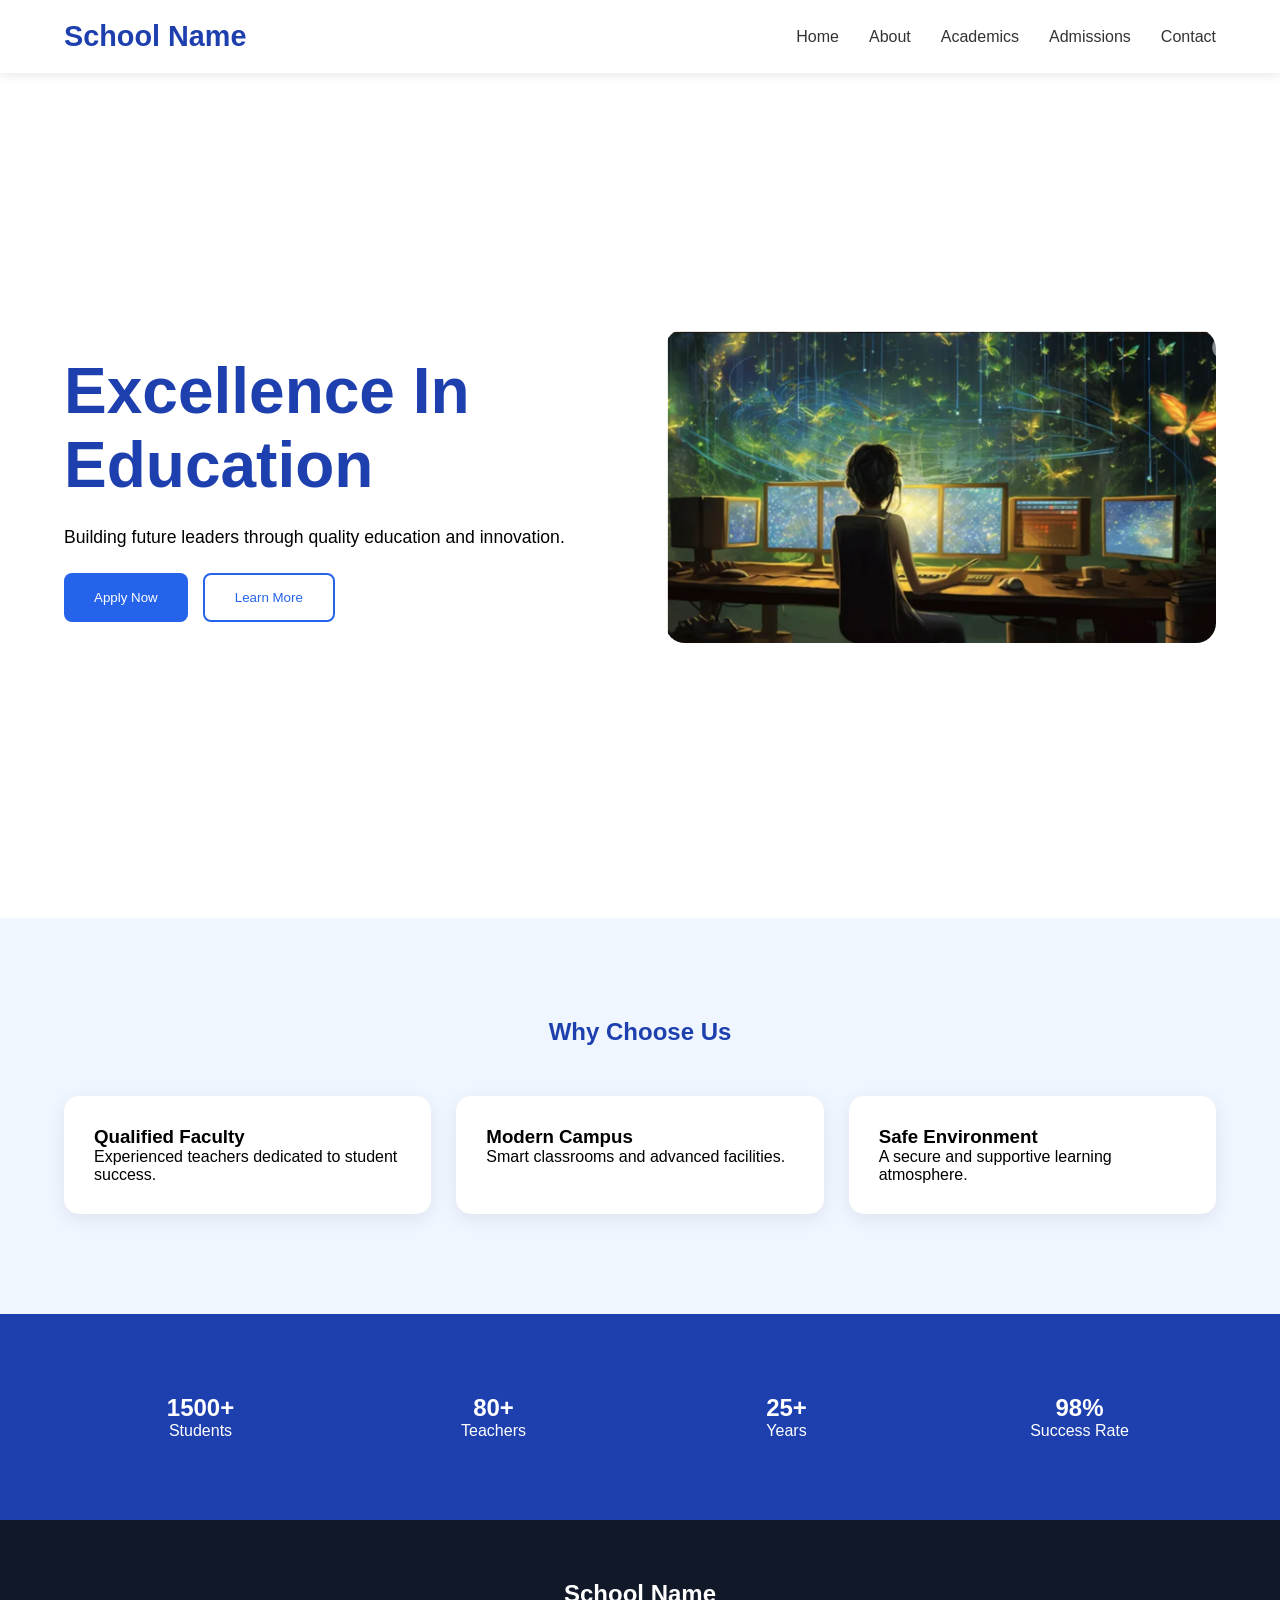
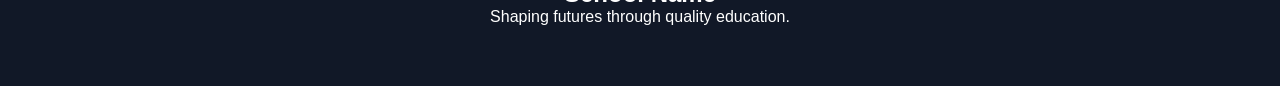
==== school-web-1/index.html @ 81116c58 "Add files via upload" ====
<!DOCTYPE html>
<html lang="en">
<head>
    <meta charset="UTF-8">
    <meta name="viewport" content="width=device-width, initial-scale=1.0">
    <title>Document</title>
     <link rel="stylesheet" href="style.css">
</head>
<body>
    <header>
    <nav class="navbar">

        <div class="logo">
            School Name
        </div>

        <ul class="nav-links">
            <li><a href="#">Home</a></li>
            <li><a href="#">About</a></li>
            <li><a href="#">Academics</a></li>
            <li><a href="#">Admissions</a></li>
            <li><a href="#">Contact</a></li>
        </ul>

        <div class="hamburger">
            ☰
        </div>

    </nav>
</header>,
<section class="hero">

    <div class="hero-content">

        <h1>
            Excellence In Education
        </h1>

        <p>
            Building future leaders through quality education and innovation.
        </p>

        <div class="hero-buttons">

            <button class="btn-primary">
                Apply Now
            </button>

            <button class="btn-secondary">
                Learn More
            </button>

        </div>

    </div>

    <div class="hero-image">
        <img src="Screenshot 2024-04-09 072819.png" alt="hero img">
    </div>

</section>

<section class="features">

    <h2>Why Choose Us</h2>

    <div class="cards">

        <div class="card">
            <h3>Qualified Faculty</h3>
            <p>Experienced teachers dedicated to student success.</p>
        </div>

        <div class="card">
            <h3>Modern Campus</h3>
            <p>Smart classrooms and advanced facilities.</p>
        </div>

        <div class="card">
            <h3>Safe Environment</h3>
            <p>A secure and supportive learning atmosphere.</p>
        </div>

    </div>

</section>

<section class="stats">

    <div class="stat">
        <h1>1500+</h1>
        <p>Students</p>
    </div>

    <div class="stat">
        <h1>80+</h1>
        <p>Teachers</p>
    </div>

    <div class="stat">
        <h1>25+</h1>
        <p>Years</p>
    </div>

    <div class="stat">
        <h1>98%</h1>
        <p>Success Rate</p>
    </div>

</section>

<footer>

    <h2>School Name</h2>

    <p>
        Shaping futures through quality education.
    </p>

</footer>
 <script src="script.js"></script>
</body>
</html>
---- school-web-1/style.css ----
*{
    margin:0;
    padding:0;
    box-sizing:border-box;
}

body{
    font-family:Arial,sans-serif;
}

.navbar{
    position:fixed;
    top:0;
    width:100%;

    display:flex;
    justify-content:space-between;
    align-items:center;

    padding:20px 5%;

    background:white;
    box-shadow:0 2px 10px rgba(0,0,0,0.1);

    z-index:1000;
}

.logo{
    font-size:1.8rem;
    font-weight:bold;
    color:#1E40AF;
}

.nav-links{
    display:flex;
    list-style:none;
    gap:30px;
}

.nav-links a{
    text-decoration:none;
    color:#333;
    font-weight:500;
}

.hamburger{
    display:none;
    font-size:30px;
    cursor:pointer;
}

@media(max-width:768px){

    .nav-links{
        display:none;
    }

    .hamburger{
        display:block;
    }

}
.hero{
    min-height:100vh;

    display:flex;
    align-items:center;
    justify-content:space-between;

    gap:50px;

    padding:120px 5% 80px;
}

.hero-content{
    flex:1;
}

.hero-image{
    flex:1;
}

.hero-image img{
    width:100%;
    height:auto;
    border-radius:20px;
}

.hero h1{
    font-size:clamp(2.5rem,5vw,4.5rem);
    color:#1E40AF;
}

.hero p{
    margin:20px 0;
    font-size:1.1rem;
    line-height:1.8;
}

.hero-buttons{
    display:flex;
    gap:15px;
}

.btn-primary{
    background:#2563EB;
    color:white;
    border:none;
    padding:15px 30px;
    border-radius:8px;
    cursor:pointer;
}

.btn-secondary{
    background:white;
    border:2px solid #2563EB;
    color:#2563EB;
    padding:15px 30px;
    border-radius:8px;
    cursor:pointer;
}

@media(max-width:768px){

    .hero{
        flex-direction:column;
        text-align:center;
    }

    .hero-buttons{
        justify-content:center;
        flex-wrap:wrap;
    }

}

.features{
    padding:100px 5%;
    background:#EFF6FF;
}

.features h2{
    text-align:center;
    margin-bottom:50px;
    color:#1E40AF;
}

.cards{
    display:grid;
    grid-template-columns:repeat(auto-fit,minmax(280px,1fr));
    gap:25px;
}

.card{
    background:white;
    padding:30px;
    border-radius:15px;

    box-shadow:0 5px 20px rgba(0,0,0,0.08);

    transition:0.3s;
}

.card:hover{
    transform:translateY(-10px);
}

.stats{
    background:#1E40AF;

    color:white;

    display:grid;

    grid-template-columns:
    repeat(auto-fit,minmax(200px,1fr));

    text-align:center;

    gap:20px;

    padding:80px 5%;
}
footer{
    background:#111827;
    color:white;
    text-align:center;
    padding:60px 5%;
}
.card{
    opacity:0;
    transform:translateY(50px);
    transition:0.5s;
}

.card.show{
    opacity:1;
    transform:translateY(0);
}
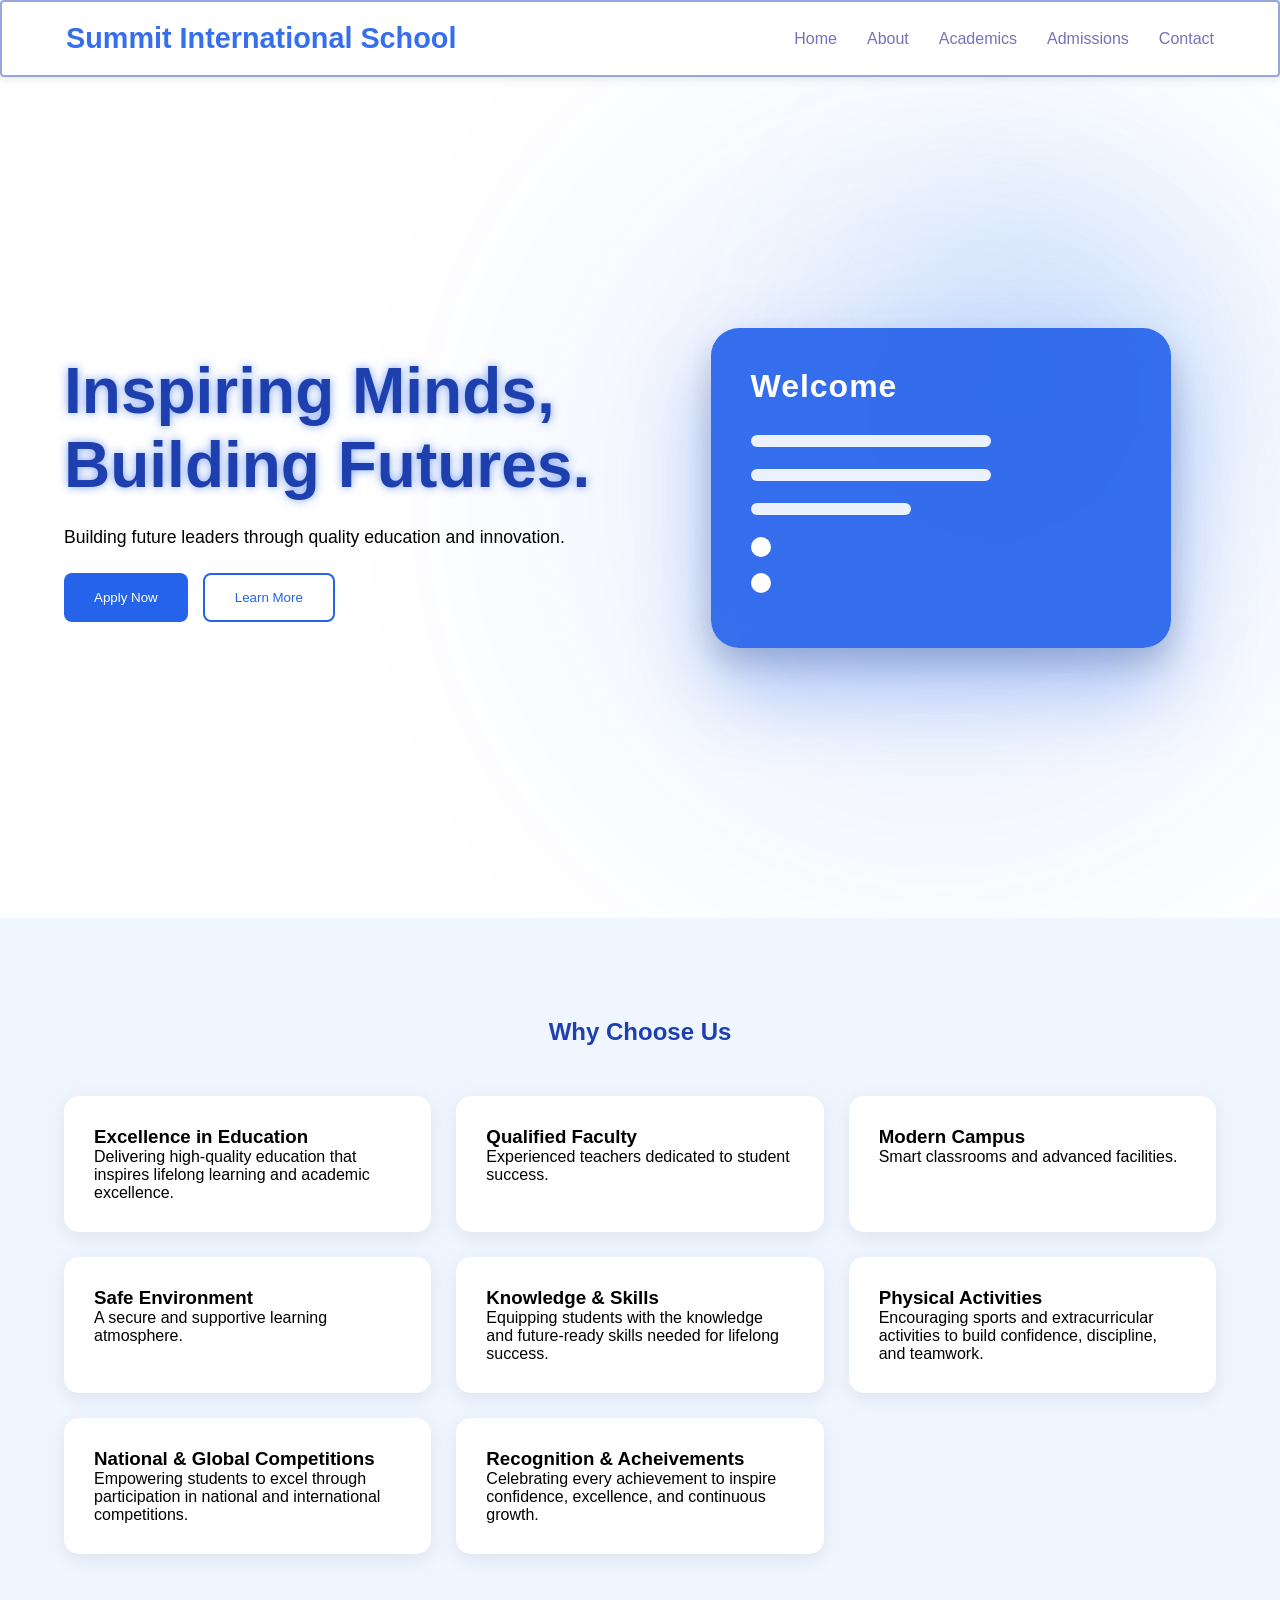
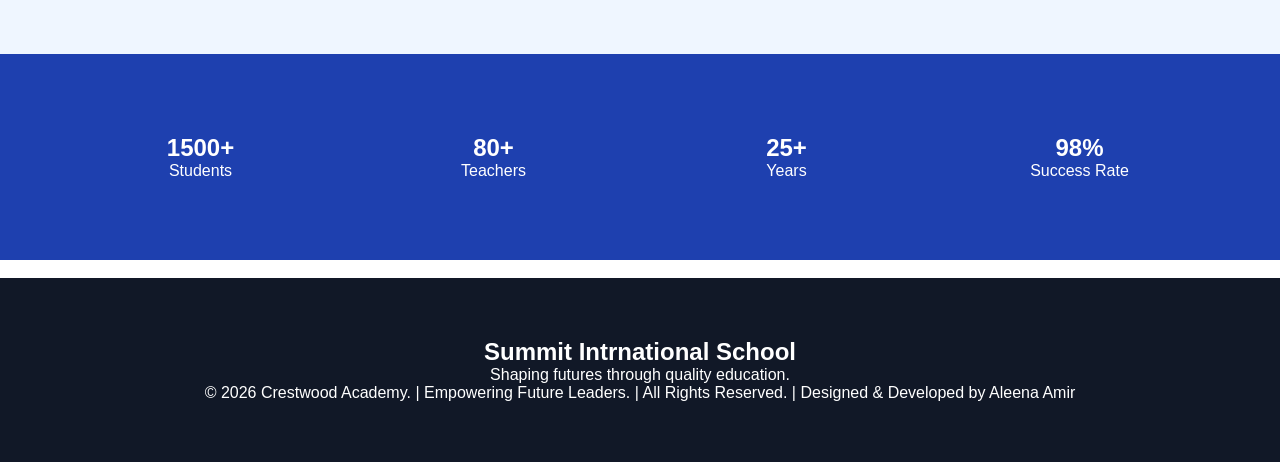
==== commit b2eaf939: "Add files via upload" ====
--- a/school-web-1/index.html
+++ b/school-web-1/index.html
@@ -3,7 +3,7 @@
 <head>
     <meta charset="UTF-8">
     <meta name="viewport" content="width=device-width, initial-scale=1.0">
-    <title>Document</title>
+    <title>Summit International School</title>
      <link rel="stylesheet" href="style.css">
 </head>
 <body>
@@ -11,7 +11,7 @@
     <nav class="navbar">
 
         <div class="logo">
-            School Name
+            Summit International School
         </div>
 
         <ul class="nav-links">
@@ -31,9 +31,9 @@
 <section class="hero">
 
     <div class="hero-content">
-
+        
         <h1>
-            Excellence In Education
+            Inspiring Minds,<br> Building Futures.
         </h1>
 
         <p>
@@ -55,9 +55,22 @@
     </div>
 
     <div class="hero-image">
-        <img src="Screenshot 2024-04-09 072819.png" alt="hero img">
+
+    <!-- BLUE BOARD ONLY -->
+    <div class="board">
+        <div class="board-title">Welcome</div>
+
+        <div class="line"></div>
+        <div class="line"></div>
+        <div class="line short"></div>
+
+        <div class="circle"></div>
+        <div class="circle"></div>
     </div>
 
+</div>
+
+ 
 </section>
 
 <section class="features">
@@ -65,6 +78,10 @@
     <h2>Why Choose Us</h2>
 
     <div class="cards">
+        <div class="card">
+            <h3>Excellence in Education</h3>
+            <p>Delivering high-quality education that inspires lifelong learning and academic excellence.</p>
+        </div>
 
         <div class="card">
             <h3>Qualified Faculty</h3>
@@ -79,6 +96,26 @@
         <div class="card">
             <h3>Safe Environment</h3>
             <p>A secure and supportive learning atmosphere.</p>
+        </div>
+
+        <div class="card">
+            <h3>Knowledge & Skills</h3>
+            <p>Equipping students with the knowledge and future-ready skills needed for lifelong success.</p>
+        </div>
+
+        <div class="card">
+            <h3>Physical Activities</h3>
+            <p>Encouraging sports and extracurricular activities to build confidence, discipline, and teamwork.</p>
+        </div>
+
+        <div class="card">
+            <h3>National & Global Competitions</h3>
+            <p>Empowering students to excel through participation in national and international competitions.</p>
+        </div>
+
+        <div class="card">
+            <h3>Recognition & Acheivements</h3>
+            <p>Celebrating every achievement to inspire confidence, excellence, and continuous growth.</p>
         </div>
 
     </div>
@@ -108,14 +145,15 @@
     </div>
 
 </section>
-
+<br>
 <footer>
 
-    <h2>School Name</h2>
+    <h2>Summit Intrnational School</h2>
 
     <p>
         Shaping futures through quality education.
     </p>
+    <p>© 2026 Crestwood Academy. | Empowering Future Leaders. | All Rights Reserved. | Designed & Developed by Aleena Amir</p>
 
 </footer>
  <script src="script.js"></script>
--- a/school-web-1/style.css
+++ b/school-web-1/style.css
@@ -23,12 +23,15 @@
     box-shadow:0 2px 10px rgba(0,0,0,0.1);
 
     z-index:1000;
+
+    border: 2px solid #97a7de;
+    border-radius: 4px;
 }
 
 .logo{
     font-size:1.8rem;
     font-weight:bold;
-    color:#1E40AF;
+    color:rgba(37,99,235,0.92);
 }
 
 .nav-links{
@@ -39,7 +42,7 @@
 
 .nav-links a{
     text-decoration:none;
-    color:#333;
+    color:#7472ba;
     font-weight:500;
 }
 
@@ -89,6 +92,7 @@
 .hero h1{
     font-size:clamp(2.5rem,5vw,4.5rem);
     color:#1E40AF;
+     text-shadow:0 0 10px rgba(37,99,235,0.6);
 }
 
 .hero p{
@@ -196,4 +200,163 @@
 .card.show{
     opacity:1;
     transform:translateY(0);
-}+}
+
+/* ================= HERO IMAGE ================= */
+
+.hero-image{
+    flex:1;
+    display:flex;
+    justify-content:center;
+    align-items:center;
+    position:relative;
+    min-height:600px;
+}
+
+/* ================= BACKGROUND GLOW ================= */
+
+.hero-image::before{
+    content:"";
+    position:absolute;
+    width:600px;
+    height:600px;
+    background:#2563EB;
+    opacity:.15;
+    filter:blur(140px);
+    border-radius:50%;
+    z-index:-2;
+}
+
+.hero-image::after{
+    content:"";
+    position:absolute;
+    width:320px;
+    height:320px;
+    background:#60A5FA;
+    opacity:.25;
+    filter:blur(100px);
+    border-radius:50%;
+    top:10px;
+    right:20px;
+    z-index:-1;
+}
+
+/* ================= BOARD (BIGGER + PREMIUM) ================= */
+
+.board{
+    width:460px;   /* 👈 increased size */
+    height:320px;  /* 👈 increased size */
+
+    background:rgba(37,99,235,0.92);
+    backdrop-filter:blur(12px);
+
+    border-radius:28px;
+
+    padding:40px;
+
+    color:white;
+
+    position:relative;
+
+    box-shadow:
+        0 40px 80px rgba(37,99,235,.35),
+        0 15px 30px rgba(0,0,0,.18);
+
+    animation:float 4s ease-in-out infinite;
+}
+
+/* TITLE */
+
+.board-title{
+    font-size:32px;   /* bigger text */
+    font-weight:800;
+    margin-bottom:30px;
+    letter-spacing:1px;
+}
+
+/* LINES */
+
+.line{
+    width:240px;   /* bigger lines */
+    height:12px;
+    background:white;
+    border-radius:50px;
+    margin-bottom:22px;
+    opacity:.9;
+}
+
+.short{
+    width:160px;
+}
+
+/* CIRCLES */
+
+.circle{
+    width:20px;
+    height:20px;
+    border-radius:50%;
+    background:white;
+    margin-top:16px;
+}
+
+/* ================= FLOAT ANIMATION ================= */
+
+@keyframes float{
+    0%,100%{
+        transform:translateY(0);
+    }
+    50%{
+        transform:translateY(-14px);
+    }
+}
+
+/* ================= RESPONSIVE ================= */
+
+@media(max-width:992px){
+
+    .board{
+        width:380px;
+        height:260px;
+        padding:30px;
+    }
+
+    .board-title{
+        font-size:26px;
+    }
+
+    .line{
+        width:200px;
+    }
+
+    .short{
+        width:130px;
+    }
+}
+
+@media(max-width:600px){
+
+    .board{
+        width:280px;
+        height:200px;
+        padding:20px;
+        border-radius:20px;
+    }
+
+    .board-title{
+        font-size:20px;
+    }
+
+    .line{
+        width:140px;
+        height:8px;
+    }
+
+    .short{
+        width:90px;
+    }
+
+    .circle{
+        width:14px;
+        height:14px;
+    }
+}
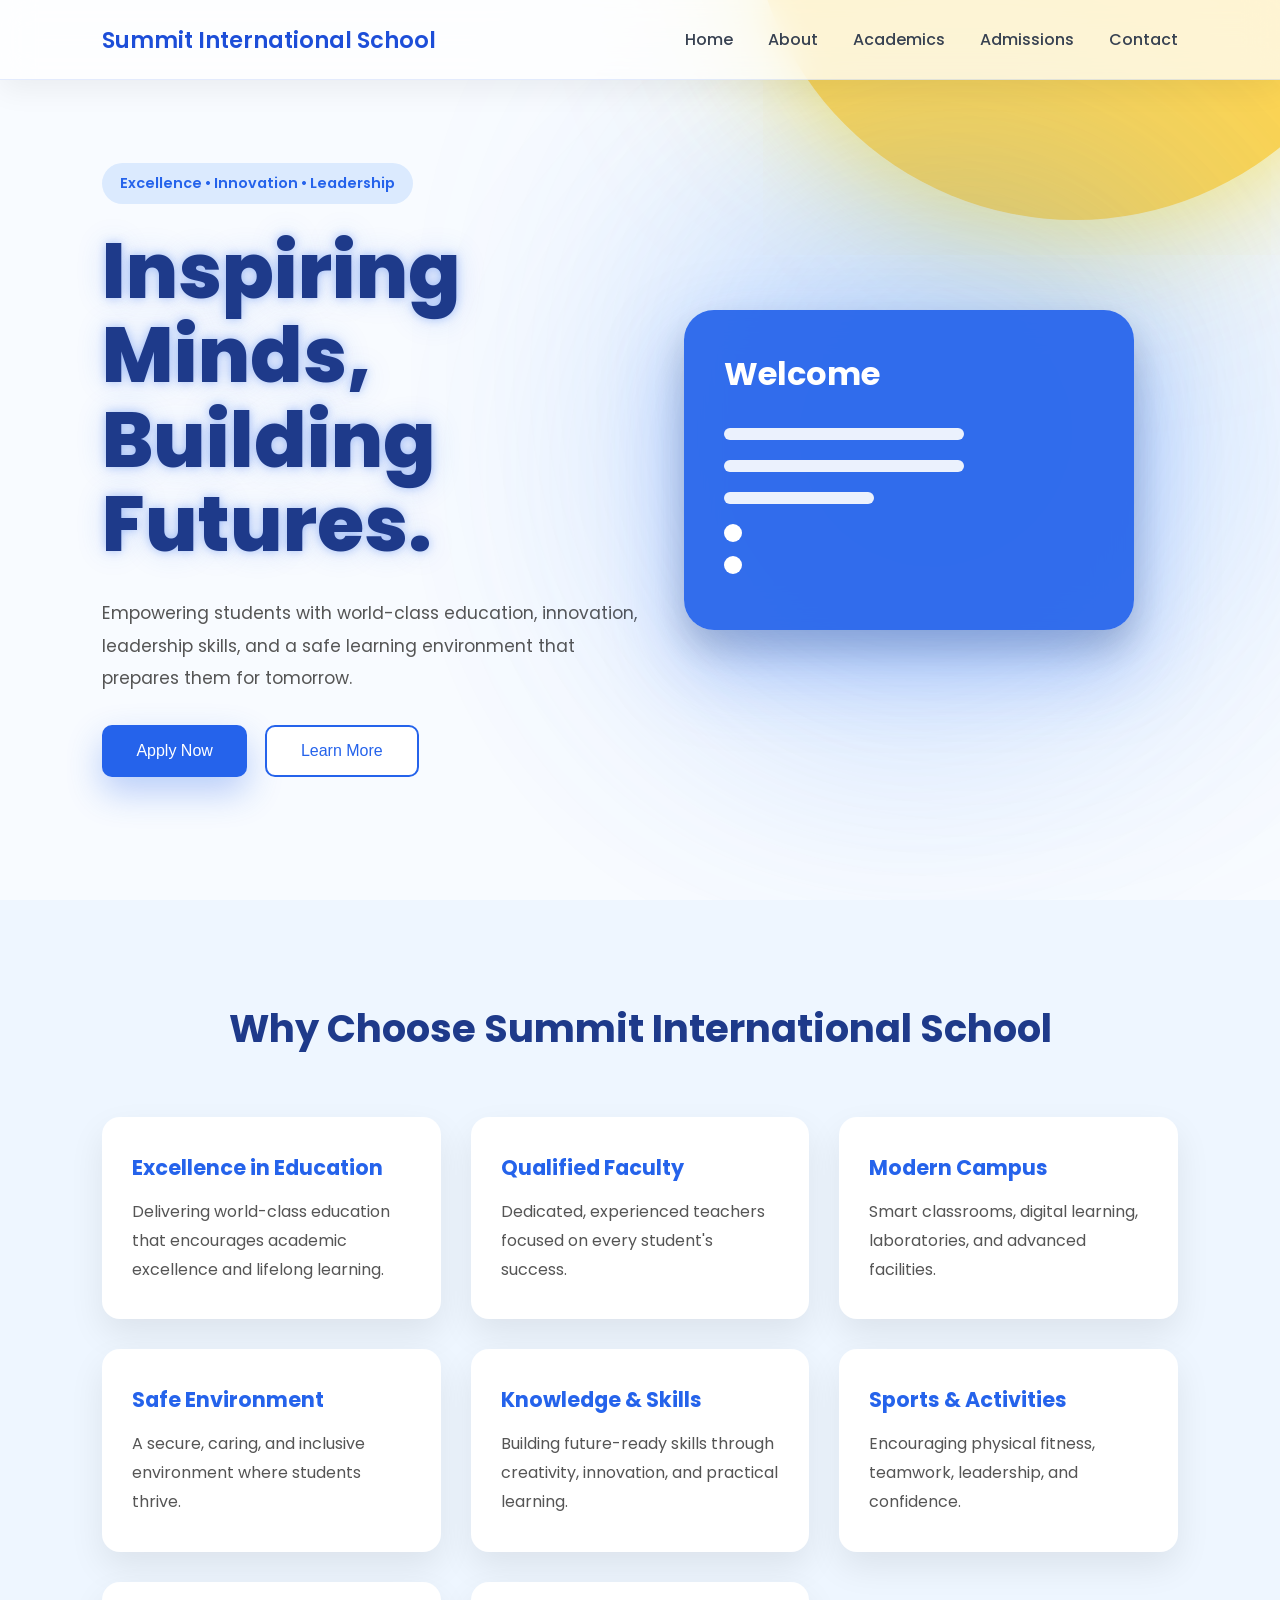
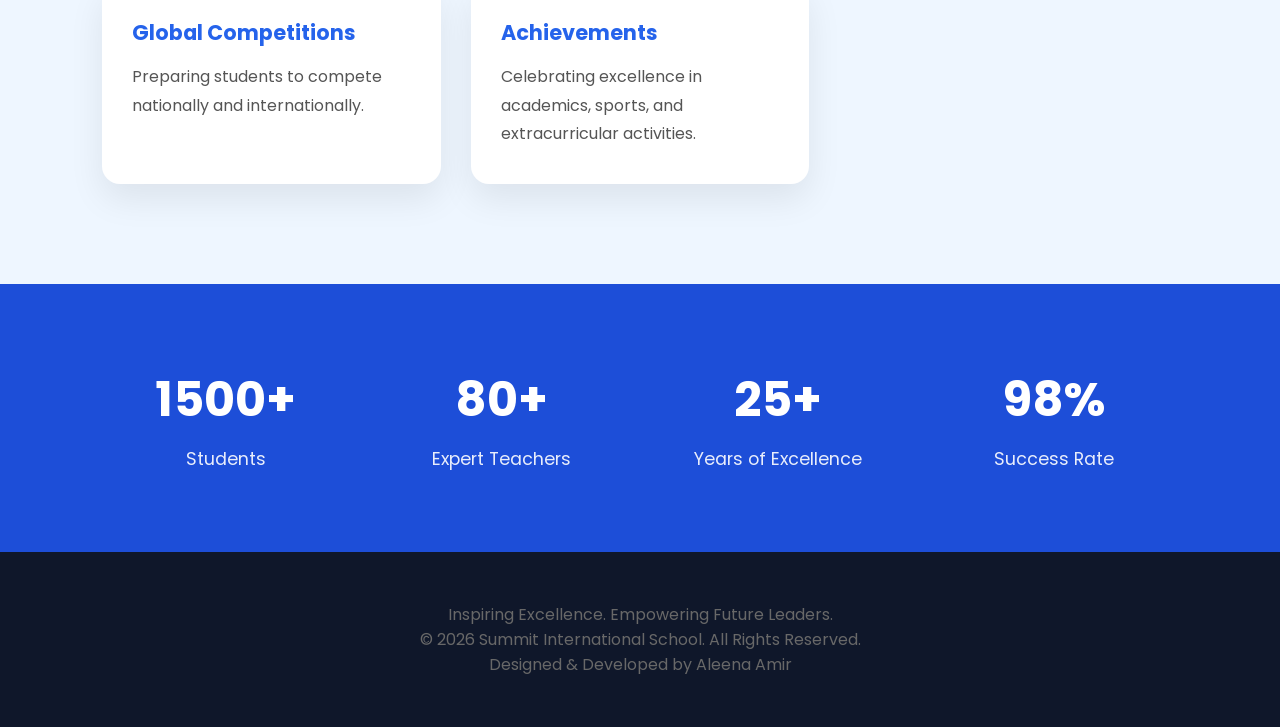
==== commit 298e0750: "Add files via upload" ====
--- a/school-web-1/index.html
+++ b/school-web-1/index.html
@@ -1,13 +1,23 @@
+<!--Html Code-->
 <!DOCTYPE html>
 <html lang="en">
 <head>
     <meta charset="UTF-8">
     <meta name="viewport" content="width=device-width, initial-scale=1.0">
     <title>Summit International School</title>
-     <link rel="stylesheet" href="style.css">
+
+    <link rel="stylesheet" href="style.css">
+
+    <!-- Google Font -->
+    <link href="https://fonts.googleapis.com/css2?family=Poppins:wght@300;400;500;600;700;800&display=swap" rel="stylesheet">
 </head>
+
 <body>
-    <header>
+
+<!--NAVBAR-->
+
+<header>
+
     <nav class="navbar">
 
         <div class="logo">
@@ -15,11 +25,11 @@
         </div>
 
         <ul class="nav-links">
-            <li><a href="#">Home</a></li>
-            <li><a href="#">About</a></li>
-            <li><a href="#">Academics</a></li>
-            <li><a href="#">Admissions</a></li>
-            <li><a href="#">Contact</a></li>
+            <li><a href="index.html">Home</a></li>
+            <li><a href="about.html">About</a></li>
+            <li><a href="academic.html">Academics</a></li>
+            <li><a href="#stats">Admissions</a></li>
+            <li><a href="#contact">Contact</a></li>
         </ul>
 
         <div class="hamburger">
@@ -27,17 +37,32 @@
         </div>
 
     </nav>
-</header>,
-<section class="hero">
+
+</header>
+
+<!--HERO-->
+
+<section class="hero" id="home">
 
     <div class="hero-content">
-        
+
+        <span class="tag">
+            Excellence • Innovation • Leadership
+        </span>
+
         <h1>
-            Inspiring Minds,<br> Building Futures.
+
+            Inspiring Minds,<br>
+            Building Futures.
+
         </h1>
 
         <p>
-            Building future leaders through quality education and innovation.
+
+            Empowering students with world-class education, innovation,
+            leadership skills, and a safe learning environment that prepares
+            them for tomorrow.
+
         </p>
 
         <div class="hero-buttons">
@@ -54,108 +79,193 @@
 
     </div>
 
+    <!-- Hero Illustration -->
+
     <div class="hero-image">
 
-    <!-- BLUE BOARD ONLY -->
-    <div class="board">
-        <div class="board-title">Welcome</div>
-
-        <div class="line"></div>
-        <div class="line"></div>
-        <div class="line short"></div>
-
-        <div class="circle"></div>
-        <div class="circle"></div>
-    </div>
-
-</div>
-
- 
+        <div class="board">
+
+            <div class="board-title">
+
+                Welcome
+
+            </div>
+
+            <div class="line"></div>
+
+            <div class="line"></div>
+
+            <div class="line short"></div>
+
+            <div class="circle"></div>
+
+            <div class="circle"></div>
+
+        </div>
+
+    </div>
+
 </section>
 
-<section class="features">
-
-    <h2>Why Choose Us</h2>
+<!--FEATURES-->
+
+<section class="features" id="features">
+
+    <h2>
+
+        Why Choose Summit International School
+
+    </h2>
 
     <div class="cards">
-        <div class="card">
+
+        <div class="card">
+
             <h3>Excellence in Education</h3>
-            <p>Delivering high-quality education that inspires lifelong learning and academic excellence.</p>
-        </div>
-
-        <div class="card">
+
+            <p>
+                Delivering world-class education that encourages academic
+                excellence and lifelong learning.
+            </p>
+
+        </div>
+
+        <div class="card">
+
             <h3>Qualified Faculty</h3>
-            <p>Experienced teachers dedicated to student success.</p>
-        </div>
-
-        <div class="card">
+
+            <p>
+                Dedicated, experienced teachers focused on every student's
+                success.
+            </p>
+
+        </div>
+
+        <div class="card">
+
             <h3>Modern Campus</h3>
-            <p>Smart classrooms and advanced facilities.</p>
-        </div>
-
-        <div class="card">
+
+            <p>
+                Smart classrooms, digital learning, laboratories,
+                and advanced facilities.
+            </p>
+
+        </div>
+
+        <div class="card">
+
             <h3>Safe Environment</h3>
-            <p>A secure and supportive learning atmosphere.</p>
-        </div>
-
-        <div class="card">
+
+            <p>
+                A secure, caring, and inclusive environment where students
+                thrive.
+            </p>
+
+        </div>
+
+        <div class="card">
+
             <h3>Knowledge & Skills</h3>
-            <p>Equipping students with the knowledge and future-ready skills needed for lifelong success.</p>
-        </div>
-
-        <div class="card">
-            <h3>Physical Activities</h3>
-            <p>Encouraging sports and extracurricular activities to build confidence, discipline, and teamwork.</p>
-        </div>
-
-        <div class="card">
-            <h3>National & Global Competitions</h3>
-            <p>Empowering students to excel through participation in national and international competitions.</p>
-        </div>
-
-        <div class="card">
-            <h3>Recognition & Acheivements</h3>
-            <p>Celebrating every achievement to inspire confidence, excellence, and continuous growth.</p>
+
+            <p>
+                Building future-ready skills through creativity,
+                innovation, and practical learning.
+            </p>
+
+        </div>
+
+        <div class="card">
+
+            <h3>Sports & Activities</h3>
+
+            <p>
+                Encouraging physical fitness, teamwork, leadership,
+                and confidence.
+            </p>
+
+        </div>
+
+        <div class="card">
+
+            <h3>Global Competitions</h3>
+
+            <p>
+                Preparing students to compete nationally and
+                internationally.
+            </p>
+
+        </div>
+
+        <div class="card">
+
+            <h3>Achievements</h3>
+
+            <p>
+                Celebrating excellence in academics, sports,
+                and extracurricular activities.
+            </p>
+
         </div>
 
     </div>
 
 </section>
 
-<section class="stats">
-
-    <div class="stat">
+<!--STATS-->
+
+<section class="stats" id="stats">
+
+    <div class="stat">
+
         <h1>1500+</h1>
+
         <p>Students</p>
-    </div>
-
-    <div class="stat">
+
+    </div>
+
+    <div class="stat">
+
         <h1>80+</h1>
-        <p>Teachers</p>
-    </div>
-
-    <div class="stat">
+
+        <p>Expert Teachers</p>
+
+    </div>
+
+    <div class="stat">
+
         <h1>25+</h1>
-        <p>Years</p>
-    </div>
-
-    <div class="stat">
+
+        <p>Years of Excellence</p>
+
+    </div>
+
+    <div class="stat">
+
         <h1>98%</h1>
+
         <p>Success Rate</p>
+
     </div>
 
 </section>
-<br>
-<footer>
-
-    <h2>Summit Intrnational School</h2>
-
+
+<!--FOOTER-->
+<footer id="contact">
     <p>
-        Shaping futures through quality education.
+        Inspiring Excellence. Empowering Future Leaders.
     </p>
-    <p>© 2026 Crestwood Academy. | Empowering Future Leaders. | All Rights Reserved. | Designed & Developed by Aleena Amir</p>
+
+    <p>
+        © 2026 Summit International School. All Rights Reserved.
+    </p>
+
+    <p>
+        Designed & Developed by Aleena Amir
+    </p>
 
 </footer>
- <script src="script.js"></script>
+
+<script src="script.js"></script>
+
 </body>
 </html>
--- a/school-web-1/style.css
+++ b/school-web-1/style.css
@@ -1,362 +1,546 @@
+/*CSS Code*/
+
+/*GOOGLE FONT*/
+@import url('https://fonts.googleapis.com/css2?family=Poppins:wght@300;400;500;600;700;800&display=swap');
+
+/* RESET*/
+
 *{
     margin:0;
     padding:0;
     box-sizing:border-box;
 }
 
+html{
+    scroll-behavior:smooth;
+}
+
 body{
-    font-family:Arial,sans-serif;
-}
-
-.navbar{
+    font-family:'Poppins',sans-serif;
+    background:#f8fbff;
+    color:#222;
+    overflow-x:hidden;
+}
+
+/*NAVBAR */
+header{
     position:fixed;
     top:0;
-    width:100%;
-
+    left:0;
+    width:100%;
+    z-index:1000;
+}
+
+.navbar{
+    width:100%;
+    height:80px;
     display:flex;
     justify-content:space-between;
     align-items:center;
-
-    padding:20px 5%;
-
-    background:white;
-    box-shadow:0 2px 10px rgba(0,0,0,0.1);
-
-    z-index:1000;
-
-    border: 2px solid #97a7de;
-    border-radius: 4px;
+    padding:0 8%;
+    background:rgba(255,255,255,.75);
+    backdrop-filter:blur(16px);
+    border-bottom:1px solid rgba(37,99,235,.12);
+    box-shadow:0 10px 30px rgba(0,0,0,.06);
 }
 
 .logo{
-    font-size:1.8rem;
-    font-weight:bold;
-    color:rgba(37,99,235,0.92);
+    font-size:1.4rem;
+    font-weight:600;
+    color:#1d4ed8;
 }
 
 .nav-links{
     display:flex;
+    gap:35px;
     list-style:none;
-    gap:30px;
 }
 
 .nav-links a{
     text-decoration:none;
-    color:#7472ba;
+    color:#374151;
     font-weight:500;
+    transition:.3s;
+}
+
+.nav-links a:hover{
+    color:#2563eb;
 }
 
 .hamburger{
     display:none;
-    font-size:30px;
+    font-size:32px;
     cursor:pointer;
 }
 
-@media(max-width:768px){
-
-    .nav-links{
-        display:none;
-    }
-
-    .hamburger{
-        display:block;
-    }
-
-}
+/*HERO*/
+
 .hero{
+    width:100%;
     min-height:100vh;
-
     display:flex;
     align-items:center;
     justify-content:space-between;
-
-    gap:50px;
-
-    padding:120px 5% 80px;
-}
-
+    padding:120px 8% 80px;
+    position:relative;
+    overflow:hidden;
+}
+
+/*HALF SUN*/
+.hero::before{
+    content:"";
+    position:absolute;
+    width:650px;
+    height:650px;
+    background:#ffd54f;
+    border-radius:50%;
+    top:-430px;
+    right:-120px;
+    box-shadow:
+    0 0 120px rgba(255,215,0,.55),
+    0 0 220px rgba(255,215,0,.25);
+    z-index:-3;
+}
+
+.hero::after{
+    content:"";
+    position:absolute;
+    width:520px;
+    height:520px;
+    background:#60a5fa;
+    filter:blur(140px);
+    opacity:.25;
+    right:50px;
+    top:120px;
+    border-radius:50%;
+    z-index:-2;
+}
+
+/* HERO CONTENT*/
 .hero-content{
     flex:1;
-}
-
-.hero-image{
-    flex:1;
-}
-
-.hero-image img{
-    width:100%;
-    height:auto;
-    border-radius:20px;
-}
-
-.hero h1{
-    font-size:clamp(2.5rem,5vw,4.5rem);
-    color:#1E40AF;
-     text-shadow:0 0 10px rgba(37,99,235,0.6);
-}
-
-.hero p{
-    margin:20px 0;
-    font-size:1.1rem;
-    line-height:1.8;
-}
-
+    max-width:600px;
+}
+
+.tag{
+    display:inline-block;
+    padding:10px 18px;
+    border-radius:50px;
+    background:#dbeafe;
+    color:#2563eb;
+    font-size:.9rem;
+    font-weight:600;
+    margin-bottom:25px;
+}
+
+.hero-content h1{
+    font-size:clamp(3rem,6vw,5rem);
+    line-height:1.1;
+    color:#1e3a8a;
+    font-weight:800;
+    text-shadow:
+    0 0 10px rgba(37,99,235,.35),
+    0 0 30px rgba(37,99,235,.18);
+}
+
+.hero-content p{
+    margin:30px 0;
+    color:#555;
+    line-height:1.9;
+    font-size:1.08rem;
+}
+
+/*BUTTONS*/
 .hero-buttons{
     display:flex;
-    gap:15px;
+    gap:18px;
 }
 
 .btn-primary{
-    background:#2563EB;
+    background:#2563eb;
     color:white;
     border:none;
-    padding:15px 30px;
-    border-radius:8px;
+    padding:15px 34px;
+    border-radius:10px;
+    font-size:16px;
     cursor:pointer;
+    transition:.35s;
+    box-shadow:0 15px 35px rgba(37,99,235,.3);
+}
+
+.btn-primary:hover{
+    transform:translateY(-4px);
+    background:#1d4ed8;
 }
 
 .btn-secondary{
     background:white;
-    border:2px solid #2563EB;
-    color:#2563EB;
-    padding:15px 30px;
-    border-radius:8px;
+    border:2px solid #2563eb;
+    color:#2563eb;
+    padding:15px 34px;
+    border-radius:10px;
+    font-size:16px;
     cursor:pointer;
-}
-
-@media(max-width:768px){
-
-    .hero{
-        flex-direction:column;
-        text-align:center;
-    }
-
-    .hero-buttons{
-        justify-content:center;
-        flex-wrap:wrap;
-    }
-
-}
-
-.features{
-    padding:100px 5%;
-    background:#EFF6FF;
-}
-
-.features h2{
-    text-align:center;
-    margin-bottom:50px;
-    color:#1E40AF;
-}
-
-.cards{
-    display:grid;
-    grid-template-columns:repeat(auto-fit,minmax(280px,1fr));
-    gap:25px;
-}
-
-.card{
-    background:white;
-    padding:30px;
-    border-radius:15px;
-
-    box-shadow:0 5px 20px rgba(0,0,0,0.08);
-
-    transition:0.3s;
-}
-
-.card:hover{
-    transform:translateY(-10px);
-}
-
-.stats{
-    background:#1E40AF;
-
+    transition:.35s;
+}
+
+.btn-secondary:hover{
+    background:#2563eb;
     color:white;
-
-    display:grid;
-
-    grid-template-columns:
-    repeat(auto-fit,minmax(200px,1fr));
-
-    text-align:center;
-
-    gap:20px;
-
-    padding:80px 5%;
-}
-footer{
-    background:#111827;
-    color:white;
-    text-align:center;
-    padding:60px 5%;
-}
-.card{
-    opacity:0;
-    transform:translateY(50px);
-    transition:0.5s;
-}
-
-.card.show{
-    opacity:1;
-    transform:translateY(0);
-}
-
-/* ================= HERO IMAGE ================= */
-
+}
+
+/*HERO IMAGE*/
 .hero-image{
     flex:1;
     display:flex;
     justify-content:center;
     align-items:center;
     position:relative;
-    min-height:600px;
-}
-
-/* ================= BACKGROUND GLOW ================= */
-
+}
+
+/* Background Glow */
 .hero-image::before{
     content:"";
     position:absolute;
-    width:600px;
-    height:600px;
-    background:#2563EB;
-    opacity:.15;
-    filter:blur(140px);
+    width:550px;
+    height:550px;
+    background:#3b82f6;
+    filter:blur(130px);
+    opacity:.18;
     border-radius:50%;
-    z-index:-2;
-}
-
-.hero-image::after{
-    content:"";
-    position:absolute;
-    width:320px;
+}
+
+/*BOARD*/
+.board{
+    width:450px;
     height:320px;
-    background:#60A5FA;
-    opacity:.25;
-    filter:blur(100px);
-    border-radius:50%;
-    top:10px;
-    right:20px;
-    z-index:-1;
-}
-
-/* ================= BOARD (BIGGER + PREMIUM) ================= */
-
-.board{
-    width:460px;   /* 👈 increased size */
-    height:320px;  /* 👈 increased size */
-
-    background:rgba(37,99,235,0.92);
-    backdrop-filter:blur(12px);
-
-    border-radius:28px;
-
+    background:rgba(37,99,235,.93);
+    backdrop-filter:blur(18px);
+    border-radius:30px;
     padding:40px;
-
     color:white;
-
     position:relative;
-
     box-shadow:
-        0 40px 80px rgba(37,99,235,.35),
-        0 15px 30px rgba(0,0,0,.18);
-
-    animation:float 4s ease-in-out infinite;
-}
-
-/* TITLE */
+    0 35px 80px rgba(37,99,235,.35),
+    0 18px 35px rgba(0,0,0,.18);
+
+    animation:float 5s ease-in-out infinite;
+}
 
 .board-title{
-    font-size:32px;   /* bigger text */
-    font-weight:800;
+    font-size:32px;
+    font-weight:700;
     margin-bottom:30px;
-    letter-spacing:1px;
-}
-
-/* LINES */
+}
 
 .line{
-    width:240px;   /* bigger lines */
+    width:240px;
     height:12px;
     background:white;
     border-radius:50px;
-    margin-bottom:22px;
+    margin-bottom:20px;
     opacity:.9;
 }
 
 .short{
-    width:160px;
-}
-
-/* CIRCLES */
+    width:150px;
+}
 
 .circle{
-    width:20px;
-    height:20px;
+    width:18px;
+    height:18px;
+    background:white;
     border-radius:50%;
-    background:white;
-    margin-top:16px;
-}
-
-/* ================= FLOAT ANIMATION ================= */
+    margin-top:14px;
+}
+
+/*FLOAT*/
 
 @keyframes float{
+
     0%,100%{
         transform:translateY(0);
     }
+
     50%{
-        transform:translateY(-14px);
+        transform:translateY(-15px);
     }
-}
-
-/* ================= RESPONSIVE ================= */
-
+
+}
+
+/*FEATURES*/
+
+.features{
+    width:100%;
+    padding:100px 8%;
+    background:#eef6ff;
+}
+
+.features h2{
+    text-align:center;
+    font-size:2.4rem;
+    color:#1e3a8a;
+    margin-bottom:60px;
+}
+
+.cards{
+    display:grid;
+    grid-template-columns:repeat(auto-fit,minmax(280px,1fr));
+    gap:30px;
+}
+
+.card{
+    background:#fff;
+    padding:35px 30px;
+    border-radius:18px;
+    box-shadow:0 15px 35px rgba(0,0,0,.08);
+    transition:.4s;
+    opacity:0;
+    transform:translateY(60px);
+}
+
+.card.show{
+    opacity:1;
+    transform:translateY(0);
+}
+
+.card:hover{
+    transform:translateY(-12px);
+    box-shadow:0 25px 45px rgba(37,99,235,.18);
+}
+
+.card h3{
+    color:#2563eb;
+    margin-bottom:15px;
+    font-size:1.3rem;
+}
+
+.card p{
+    color:#555;
+    line-height:1.8;
+}
+
+/*STATS*/
+.stats{
+    width:100%;
+    background:#1d4ed8;
+    display:grid;
+    grid-template-columns:repeat(auto-fit,minmax(220px,1fr));
+    gap:30px;
+    text-align:center;
+    padding:80px 8%;
+}
+
+.stat{
+    color:#fff;
+}
+
+.stat h1{
+    font-size:3rem;
+    margin-bottom:10px;
+}
+
+.stat p{
+    font-size:1.1rem;
+    opacity:.9;
+}
+
+/* FOOTER*/
+footer{
+    background:#0f172a;
+    color:rgb(104, 104, 104);
+    text-align:center;
+    padding:50px 6%;
+}
+
+footer h2{
+    font-size:2rem;
+    margin-bottom:15px;
+}
+
+/*BUTTON HOVER EFFECT*/
+.btn-primary,
+.btn-secondary{
+    transition:.35s ease;
+}
+
+.btn-primary:hover{
+    transform:translateY(-5px);
+    box-shadow:0 18px 35px rgba(37,99,235,.35);
+}
+
+.btn-secondary:hover{
+    transform:translateY(-5px);
+}
+
+/*TABLET*/
 @media(max-width:992px){
 
-    .board{
-        width:380px;
-        height:260px;
-        padding:30px;
-    }
-
-    .board-title{
-        font-size:26px;
-    }
-
-    .line{
-        width:200px;
-    }
-
-    .short{
-        width:130px;
-    }
-}
-
-@media(max-width:600px){
-
-    .board{
-        width:280px;
-        height:200px;
-        padding:20px;
-        border-radius:20px;
-    }
-
-    .board-title{
-        font-size:20px;
-    }
-
-    .line{
-        width:140px;
-        height:8px;
-    }
-
-    .short{
-        width:90px;
-    }
-
-    .circle{
-        width:14px;
-        height:14px;
-    }
-}
+.hero{
+    flex-direction:column;
+    text-align:center;
+    gap:70px;
+}
+
+.hero-content{
+    max-width:100%;
+}
+
+.hero-buttons{
+    justify-content:center;
+}
+
+.board{
+    width:380px;
+    height:270px;
+}
+
+.board-title{
+    font-size:28px;
+}
+
+.line{
+    width:200px;
+}
+
+.short{
+    width:130px;
+}
+
+}
+
+/*MOBILE*/
+@media(max-width:768px){
+
+.navbar{
+    padding:0 20px;
+    height:75px;
+}
+
+.nav-links{
+    position:absolute;
+    top:75px;
+    left:0;
+    width:100%;
+    background:white;
+    flex-direction:column;
+    align-items:center;
+    display:none;
+    padding:25px 0;
+    box-shadow:0 15px 25px rgba(0,0,0,.08);
+}
+
+.nav-links.active{
+    display:flex;
+}
+
+.hamburger{
+    display:block;
+}
+
+.logo{
+    font-size:1.2rem;
+}
+
+.hero{
+    padding:120px 20px 70px;
+}
+
+.hero h1{
+    font-size:2.6rem;
+}
+
+.hero p{
+    font-size:1rem;
+}
+
+.hero-buttons{
+    flex-direction:column;
+}
+
+.btn-primary,
+.btn-secondary{
+    width:100%;
+}
+
+.board{
+    width:300px;
+    height:220px;
+    padding:25px;
+}
+
+.board-title{
+    font-size:22px;
+}
+
+.line{
+    width:150px;
+    height:8px;
+}
+
+.short{
+    width:90px;
+}
+
+.circle{
+    width:14px;
+    height:14px;
+}
+
+.features{
+    padding:80px 20px;
+}
+
+.features h2{
+    font-size:2rem;
+}
+
+.stats{
+    padding:70px 20px;
+}
+
+footer{
+    padding:50px 20px;
+}
+
+}
+
+/*SMALL MOBILE*/
+@media(max-width:480px){
+
+.hero h1{
+    font-size:2.2rem;
+}
+
+.tag{
+    font-size:.8rem;
+}
+
+.board{
+    width:260px;
+    height:190px;
+}
+
+.board-title{
+    font-size:18px;
+}
+
+.line{
+    width:120px;
+}
+
+}
+
+/*SCROLLBAR*/
+::-webkit-scrollbar{
+    width:8px;
+}
+
+::-webkit-scrollbar-thumb{
+    background:#2563eb;
+    border-radius:10px;
+}
+
+::-webkit-scrollbar-track{
+    background:#eef6ff;
+}
